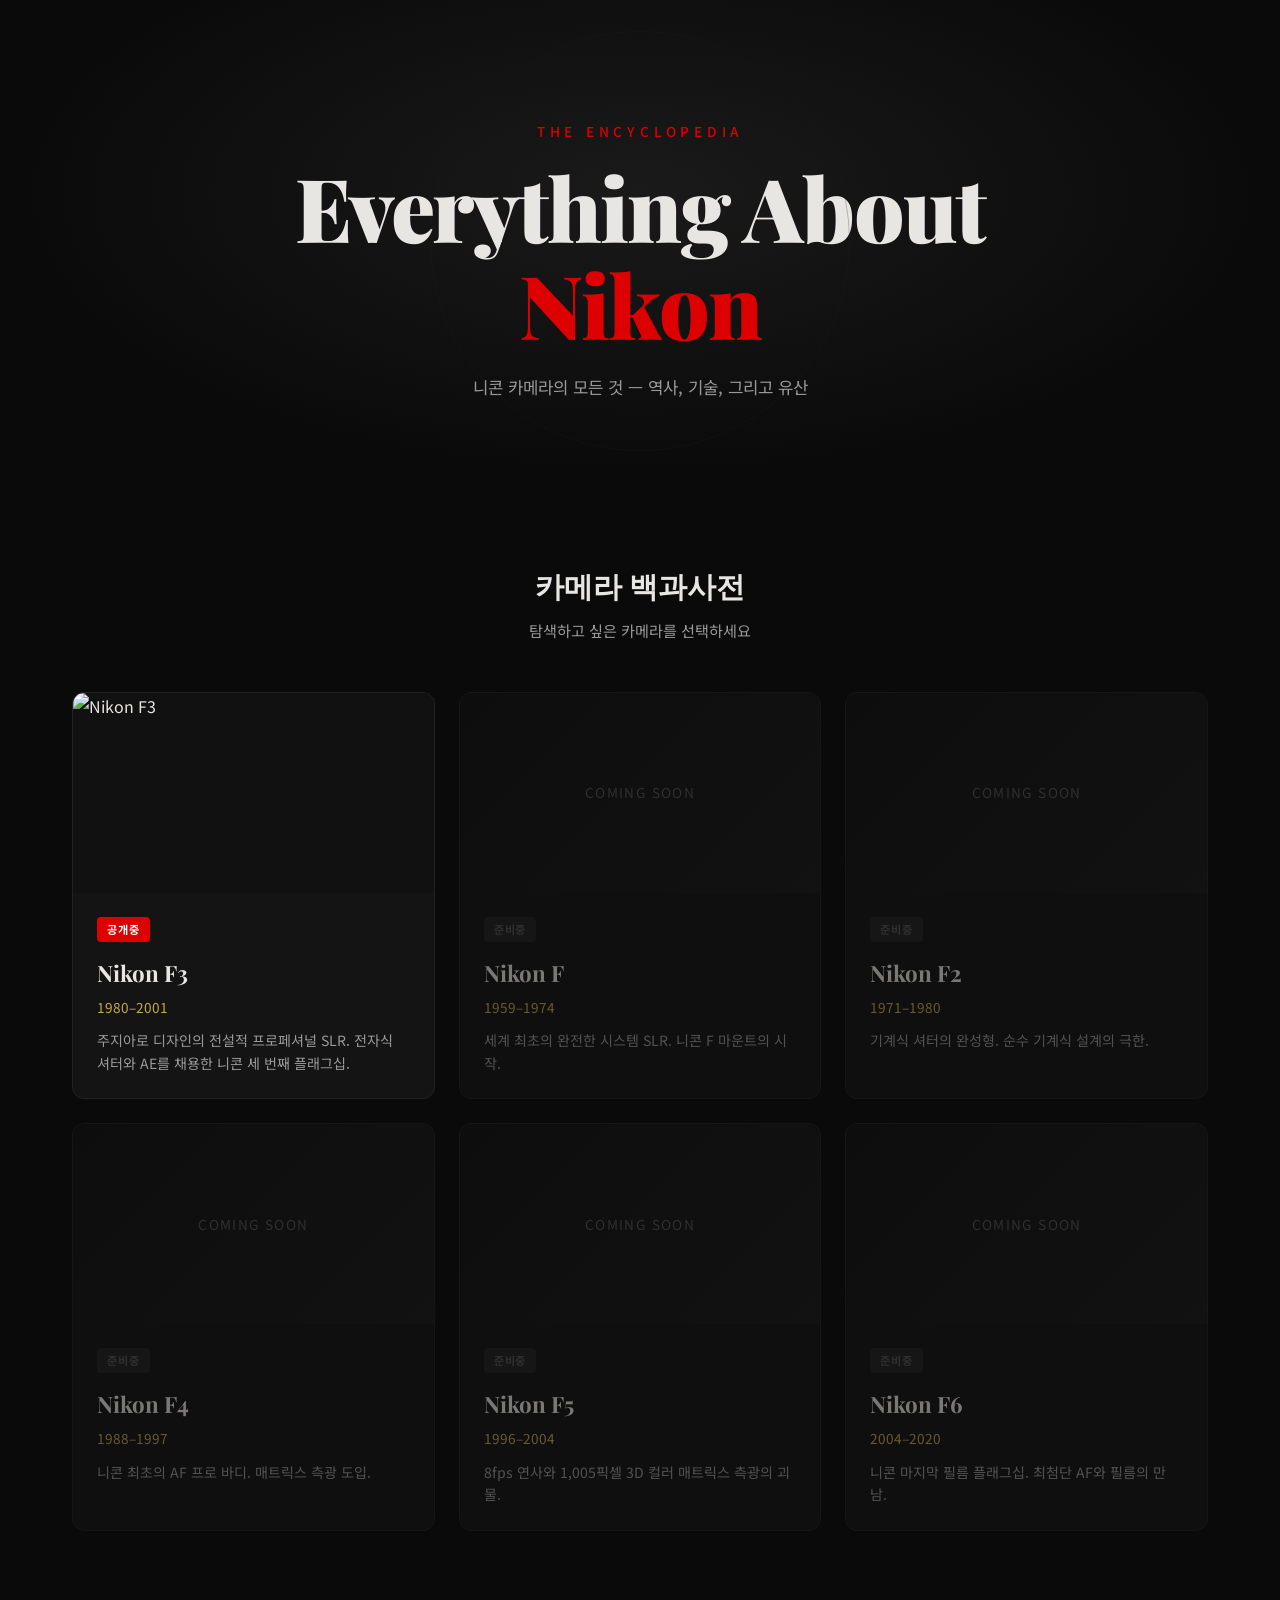
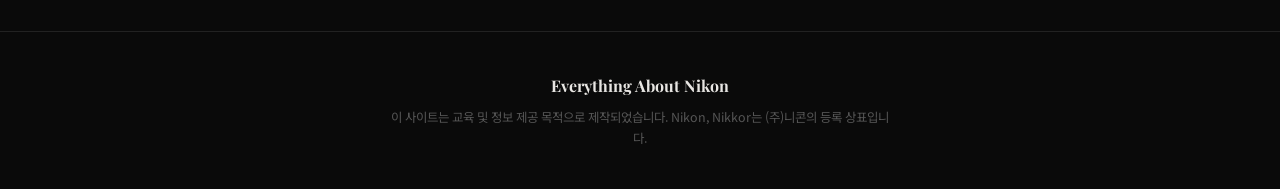
==== index.html @ 06eb0cd1 "Initial commit: Everything About Nikon encyclopedia site - Main landing page with camera grid (F, F2" ====
<!DOCTYPE html>
<html lang="ko">
<head>
  <meta charset="UTF-8">
  <meta name="viewport" content="width=device-width, initial-scale=1.0">
  <title>Everything About Nikon</title>
  <link rel="stylesheet" href="main-styles.css">
  <link rel="preconnect" href="https://fonts.googleapis.com">
  <link href="https://fonts.googleapis.com/css2?family=Noto+Sans+KR:wght@300;400;500;700;900&family=Playfair+Display:wght@700;900&display=swap" rel="stylesheet">
</head>
<body>

  <!-- Hero -->
  <header class="hero">
    <div class="hero-content">
      <p class="hero-label">THE ENCYCLOPEDIA</p>
      <h1 class="hero-title">Everything About<br><span>Nikon</span></h1>
      <p class="hero-desc">니콘 카메라의 모든 것 — 역사, 기술, 그리고 유산</p>
    </div>
  </header>

  <!-- Camera Grid -->
  <main class="main">
    <div class="container">
      <h2 class="section-title">카메라 백과사전</h2>
      <p class="section-desc">탐색하고 싶은 카메라를 선택하세요</p>

      <div class="camera-grid">

        <!-- F3 — Active -->
        <a href="f3/" class="camera-card active">
          <div class="card-img">
            <img src="https://upload.wikimedia.org/wikipedia/commons/thumb/c/c2/Nikon_F3_135_film_SLR_camera_with_Nikkor_50mm_F1.4_lens_and_HP_prism.jpg/960px-Nikon_F3_135_film_SLR_camera_with_Nikkor_50mm_F1.4_lens_and_HP_prism.jpg" alt="Nikon F3">
          </div>
          <div class="card-body">
            <span class="card-badge">공개중</span>
            <h3>Nikon F3</h3>
            <p class="card-year">1980–2001</p>
            <p class="card-desc">주지아로 디자인의 전설적 프로페셔널 SLR. 전자식 셔터와 AE를 채용한 니콘 세 번째 플래그십.</p>
          </div>
        </a>

        <!-- F — Coming Soon -->
        <div class="camera-card soon">
          <div class="card-img placeholder">
            <span>Coming Soon</span>
          </div>
          <div class="card-body">
            <span class="card-badge soon-badge">준비중</span>
            <h3>Nikon F</h3>
            <p class="card-year">1959–1974</p>
            <p class="card-desc">세계 최초의 완전한 시스템 SLR. 니콘 F 마운트의 시작.</p>
          </div>
        </div>

        <!-- F2 — Coming Soon -->
        <div class="camera-card soon">
          <div class="card-img placeholder">
            <span>Coming Soon</span>
          </div>
          <div class="card-body">
            <span class="card-badge soon-badge">준비중</span>
            <h3>Nikon F2</h3>
            <p class="card-year">1971–1980</p>
            <p class="card-desc">기계식 셔터의 완성형. 순수 기계식 설계의 극한.</p>
          </div>
        </div>

        <!-- F4 — Coming Soon -->
        <div class="camera-card soon">
          <div class="card-img placeholder">
            <span>Coming Soon</span>
          </div>
          <div class="card-body">
            <span class="card-badge soon-badge">준비중</span>
            <h3>Nikon F4</h3>
            <p class="card-year">1988–1997</p>
            <p class="card-desc">니콘 최초의 AF 프로 바디. 매트릭스 측광 도입.</p>
          </div>
        </div>

        <!-- F5 — Coming Soon -->
        <div class="camera-card soon">
          <div class="card-img placeholder">
            <span>Coming Soon</span>
          </div>
          <div class="card-body">
            <span class="card-badge soon-badge">준비중</span>
            <h3>Nikon F5</h3>
            <p class="card-year">1996–2004</p>
            <p class="card-desc">8fps 연사와 1,005픽셀 3D 컬러 매트릭스 측광의 괴물.</p>
          </div>
        </div>

        <!-- F6 — Coming Soon -->
        <div class="camera-card soon">
          <div class="card-img placeholder">
            <span>Coming Soon</span>
          </div>
          <div class="card-body">
            <span class="card-badge soon-badge">준비중</span>
            <h3>Nikon F6</h3>
            <p class="card-year">2004–2020</p>
            <p class="card-desc">니콘 마지막 필름 플래그십. 최첨단 AF와 필름의 만남.</p>
          </div>
        </div>

      </div>
    </div>
  </main>

  <!-- Footer -->
  <footer class="footer">
    <div class="container">
      <p class="footer-brand">Everything About Nikon</p>
      <p class="footer-note">이 사이트는 교육 및 정보 제공 목적으로 제작되었습니다. Nikon, Nikkor는 (주)니콘의 등록 상표입니다.</p>
    </div>
  </footer>

</body>
</html>
---- main-styles.css ----
/* ===== RESET & BASE ===== */
*, *::before, *::after {
  margin: 0;
  padding: 0;
  box-sizing: border-box;
}

:root {
  --clr-bg: #0a0a0a;
  --clr-surface: #141414;
  --clr-border: #222;
  --clr-text: #e8e6e3;
  --clr-text-muted: #999;
  --clr-text-dim: #555;
  --clr-accent: #dd0000;
  --clr-accent-light: #ff3333;
  --clr-gold: #c8a84e;
  --font-body: 'Noto Sans KR', -apple-system, sans-serif;
  --font-display: 'Playfair Display', Georgia, serif;
}

html {
  scroll-behavior: smooth;
}

body {
  background: var(--clr-bg);
  color: var(--clr-text);
  font-family: var(--font-body);
  font-size: 16px;
  line-height: 1.7;
  min-height: 100vh;
  display: flex;
  flex-direction: column;
}

.container {
  max-width: 1200px;
  margin: 0 auto;
  padding: 0 32px;
}

a { color: inherit; text-decoration: none; }

/* ===== HERO ===== */
.hero {
  display: flex;
  align-items: center;
  justify-content: center;
  text-align: center;
  padding: 120px 32px 80px;
  background: radial-gradient(ellipse at 50% 40%, #1a1a1a 0%, #0a0a0a 70%);
  position: relative;
}

.hero::before {
  content: '';
  position: absolute;
  top: 50%;
  left: 50%;
  transform: translate(-50%, -50%);
  width: 420px;
  height: 420px;
  border: 1px solid var(--clr-border);
  border-radius: 50%;
  opacity: 0.25;
}

.hero-label {
  font-size: 0.85rem;
  letter-spacing: 0.35em;
  text-transform: uppercase;
  color: var(--clr-accent);
  margin-bottom: 16px;
  font-weight: 500;
}

.hero-title {
  font-family: var(--font-display);
  font-size: clamp(2.8rem, 7vw, 5.5rem);
  font-weight: 900;
  line-height: 1.1;
  letter-spacing: -0.02em;
  margin-bottom: 20px;
}
.hero-title span {
  color: var(--clr-accent);
}

.hero-desc {
  font-size: 1.05rem;
  color: var(--clr-text-muted);
  max-width: 500px;
  margin: 0 auto;
}

/* ===== MAIN ===== */
.main {
  flex: 1;
  padding: 80px 0 100px;
}

.section-title {
  font-family: var(--font-display);
  font-size: 1.8rem;
  font-weight: 700;
  text-align: center;
  margin-bottom: 8px;
}

.section-desc {
  text-align: center;
  color: var(--clr-text-muted);
  font-size: 0.95rem;
  margin-bottom: 48px;
}

/* ===== CAMERA GRID ===== */
.camera-grid {
  display: grid;
  grid-template-columns: repeat(auto-fill, minmax(320px, 1fr));
  gap: 24px;
}

.camera-card {
  background: var(--clr-surface);
  border: 1px solid var(--clr-border);
  border-radius: 12px;
  overflow: hidden;
  transition: transform 0.3s ease, border-color 0.3s ease, box-shadow 0.3s ease;
  display: flex;
  flex-direction: column;
}

.camera-card.active {
  cursor: pointer;
}
.camera-card.active:hover {
  transform: translateY(-6px);
  border-color: var(--clr-accent);
  box-shadow: 0 12px 40px rgba(221, 0, 0, 0.12);
}

.camera-card.soon {
  opacity: 0.5;
  cursor: default;
}

/* Card Image */
.card-img {
  height: 200px;
  overflow: hidden;
  background: #111;
}
.card-img img {
  width: 100%;
  height: 100%;
  object-fit: cover;
  transition: transform 0.4s ease;
}
.camera-card.active:hover .card-img img {
  transform: scale(1.05);
}

.card-img.placeholder {
  display: flex;
  align-items: center;
  justify-content: center;
  background: linear-gradient(135deg, #111 0%, #1a1a1a 100%);
}
.card-img.placeholder span {
  font-size: 0.85rem;
  color: var(--clr-text-dim);
  letter-spacing: 0.1em;
  text-transform: uppercase;
}

/* Card Body */
.card-body {
  padding: 24px;
  flex: 1;
  display: flex;
  flex-direction: column;
}

.card-badge {
  display: inline-block;
  font-size: 0.7rem;
  font-weight: 700;
  letter-spacing: 0.08em;
  text-transform: uppercase;
  padding: 3px 10px;
  border-radius: 4px;
  background: var(--clr-accent);
  color: #fff;
  width: fit-content;
  margin-bottom: 12px;
}
.card-badge.soon-badge {
  background: var(--clr-border);
  color: var(--clr-text-dim);
}

.card-body h3 {
  font-family: var(--font-display);
  font-size: 1.4rem;
  font-weight: 700;
  margin-bottom: 4px;
}

.card-year {
  font-size: 0.85rem;
  color: var(--clr-gold);
  margin-bottom: 10px;
}

.card-desc {
  font-size: 0.88rem;
  color: var(--clr-text-muted);
  line-height: 1.6;
}

/* ===== FOOTER ===== */
.footer {
  padding: 40px 0;
  border-top: 1px solid var(--clr-border);
  text-align: center;
}
.footer-brand {
  font-family: var(--font-display);
  font-size: 1rem;
  font-weight: 700;
  margin-bottom: 8px;
}
.footer-note {
  font-size: 0.78rem;
  color: var(--clr-text-dim);
  max-width: 500px;
  margin: 0 auto;
}

/* ===== RESPONSIVE ===== */
@media (max-width: 768px) {
  .hero { padding: 80px 24px 60px; }
  .main { padding: 60px 0 80px; }
  .camera-grid { grid-template-columns: 1fr; }
}

@media (max-width: 480px) {
  .container { padding: 0 16px; }
  .card-img { height: 160px; }
}
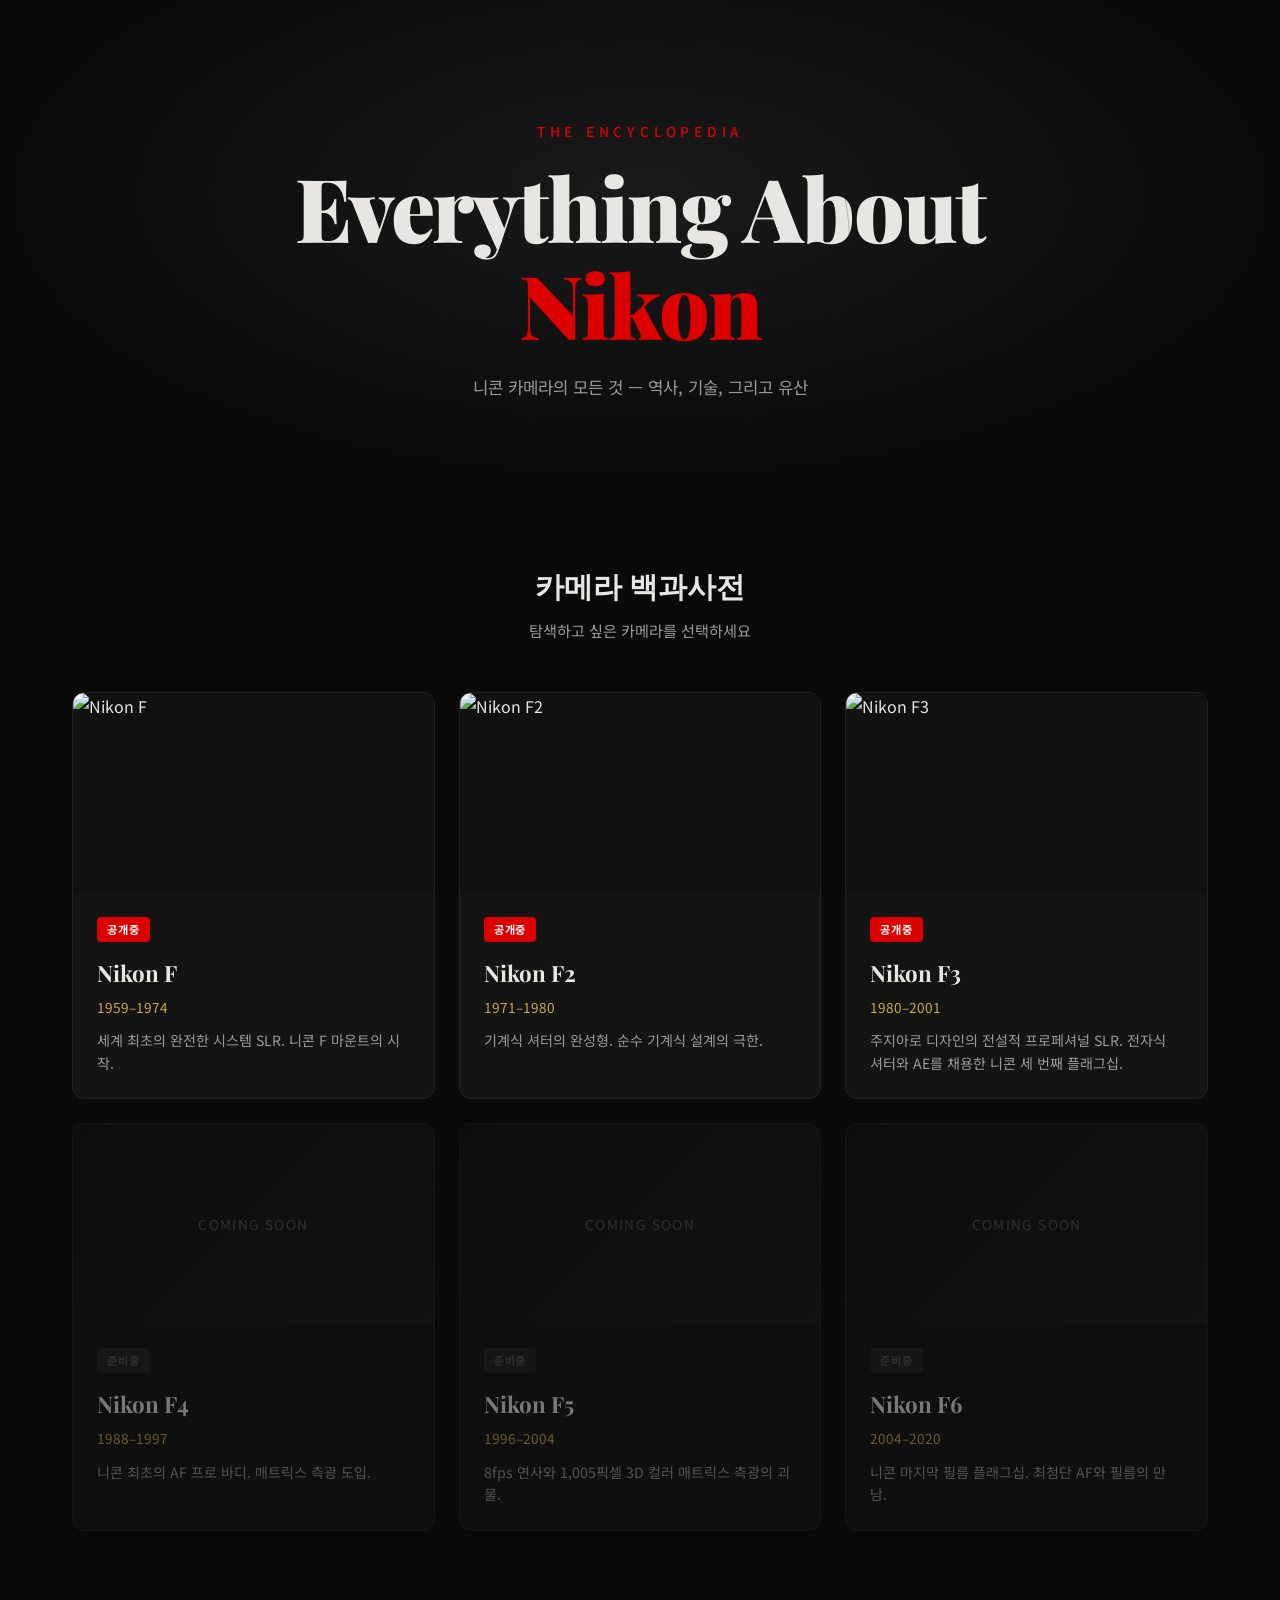
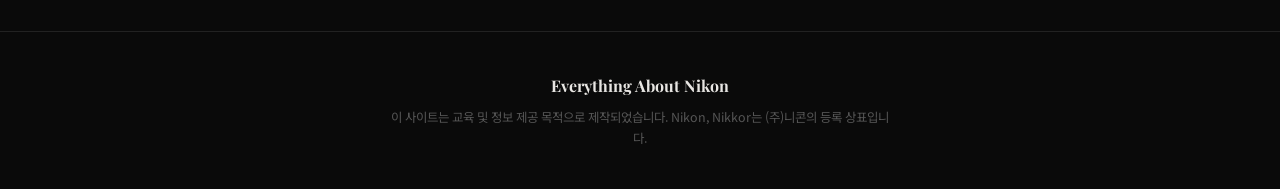
==== commit 5997a5d4: "Add Nikon F and F2 encyclopedia pages + main landing page - Nikon F page (f/index.html): 1,404 lines" ====
--- a/index.html
+++ b/index.html
@@ -27,6 +27,32 @@
 
       <div class="camera-grid">
 
+        <!-- F — Active -->
+        <a href="f/" class="camera-card active">
+          <div class="card-img">
+            <img src="https://upload.wikimedia.org/wikipedia/commons/thumb/f/ff/Nikon_F_Eye_Level.jpg/960px-Nikon_F_Eye_Level.jpg" alt="Nikon F">
+          </div>
+          <div class="card-body">
+            <span class="card-badge">공개중</span>
+            <h3>Nikon F</h3>
+            <p class="card-year">1959–1974</p>
+            <p class="card-desc">세계 최초의 완전한 시스템 SLR. 니콘 F 마운트의 시작.</p>
+          </div>
+        </a>
+
+        <!-- F2 — Active -->
+        <a href="f2/" class="camera-card active">
+          <div class="card-img">
+            <img src="https://upload.wikimedia.org/wikipedia/commons/thumb/6/62/F2_Photomic.jpg/960px-F2_Photomic.jpg" alt="Nikon F2">
+          </div>
+          <div class="card-body">
+            <span class="card-badge">공개중</span>
+            <h3>Nikon F2</h3>
+            <p class="card-year">1971–1980</p>
+            <p class="card-desc">기계식 셔터의 완성형. 순수 기계식 설계의 극한.</p>
+          </div>
+        </a>
+
         <!-- F3 — Active -->
         <a href="f3/" class="camera-card active">
           <div class="card-img">
@@ -39,32 +65,6 @@
             <p class="card-desc">주지아로 디자인의 전설적 프로페셔널 SLR. 전자식 셔터와 AE를 채용한 니콘 세 번째 플래그십.</p>
           </div>
         </a>
-
-        <!-- F — Coming Soon -->
-        <div class="camera-card soon">
-          <div class="card-img placeholder">
-            <span>Coming Soon</span>
-          </div>
-          <div class="card-body">
-            <span class="card-badge soon-badge">준비중</span>
-            <h3>Nikon F</h3>
-            <p class="card-year">1959–1974</p>
-            <p class="card-desc">세계 최초의 완전한 시스템 SLR. 니콘 F 마운트의 시작.</p>
-          </div>
-        </div>
-
-        <!-- F2 — Coming Soon -->
-        <div class="camera-card soon">
-          <div class="card-img placeholder">
-            <span>Coming Soon</span>
-          </div>
-          <div class="card-body">
-            <span class="card-badge soon-badge">준비중</span>
-            <h3>Nikon F2</h3>
-            <p class="card-year">1971–1980</p>
-            <p class="card-desc">기계식 셔터의 완성형. 순수 기계식 설계의 극한.</p>
-          </div>
-        </div>
 
         <!-- F4 — Coming Soon -->
         <div class="camera-card soon">
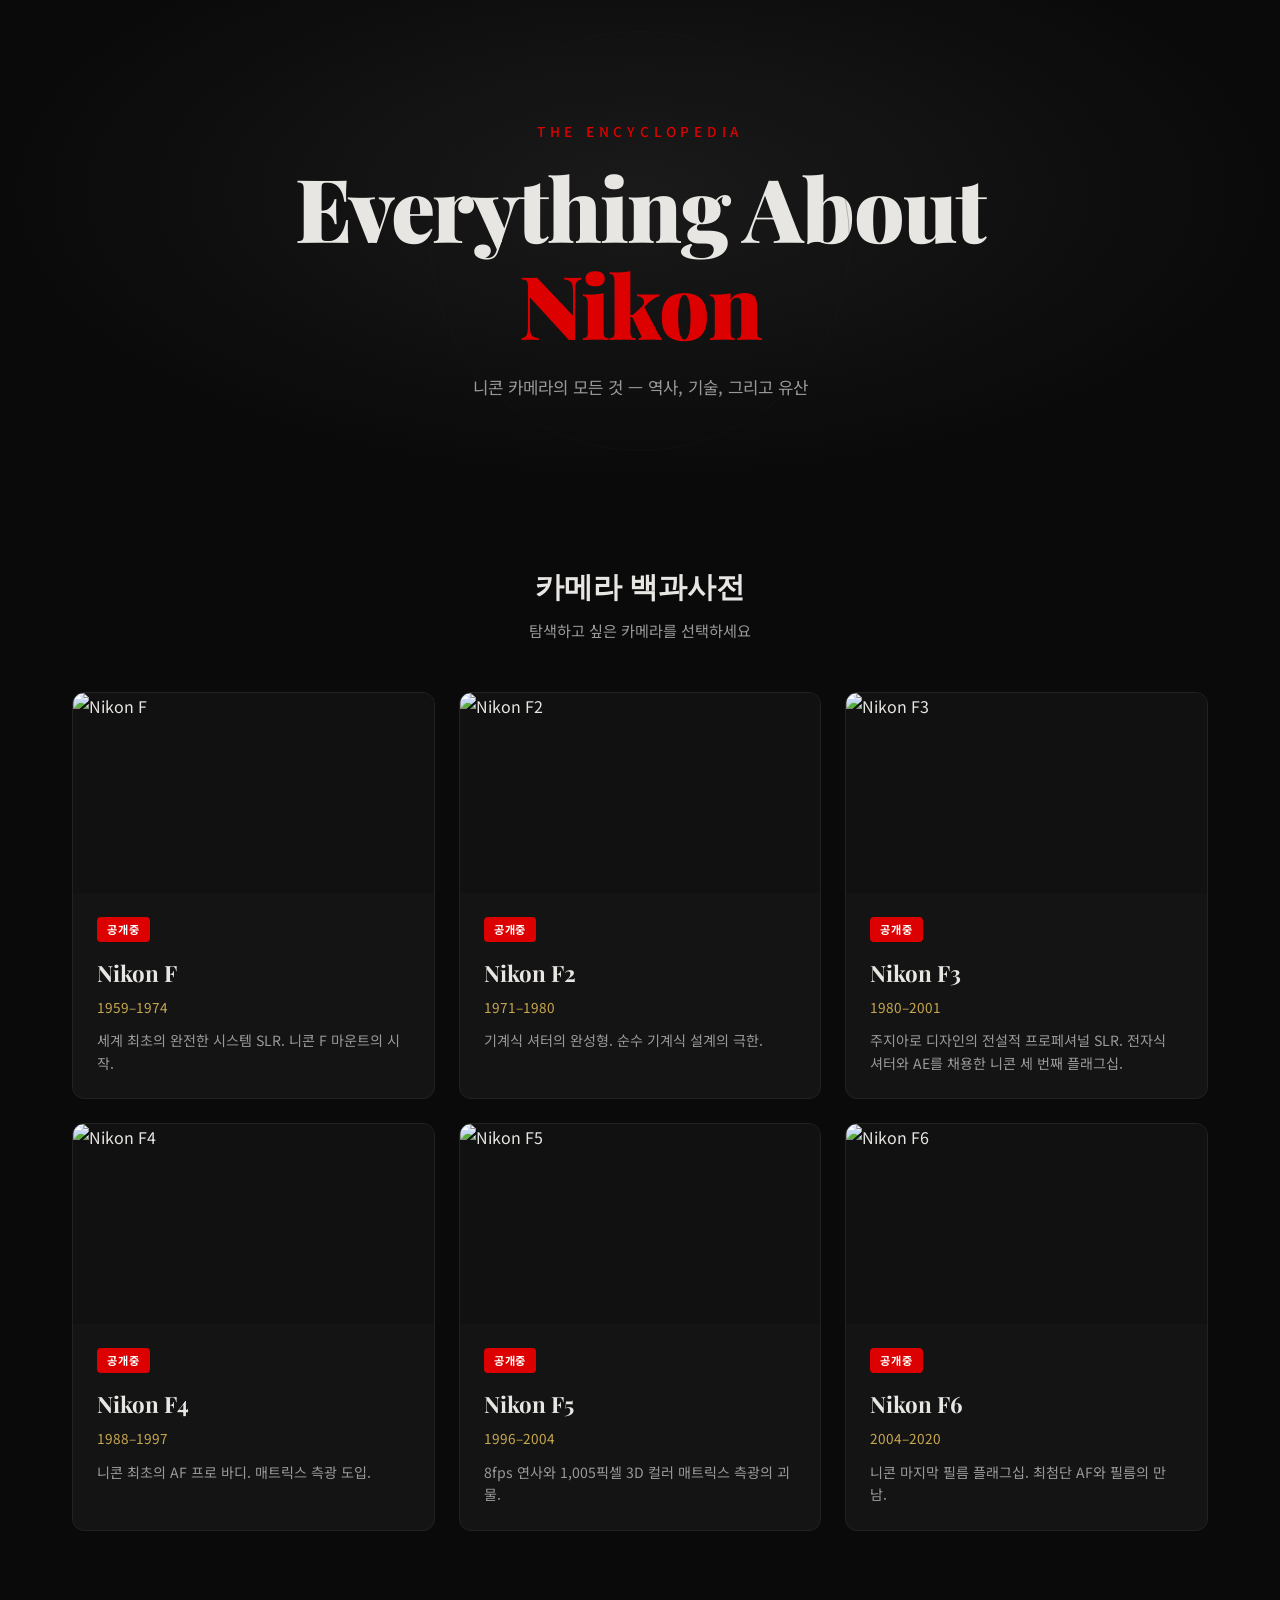
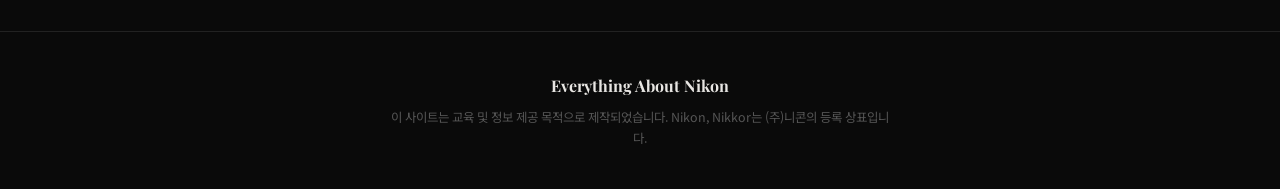
==== commit 9331cd40: "Add Nikon F4, F5, F6 encyclopedia pages + activate on main page - F4 page (f4/): 1,260 lines, first " ====
--- a/index.html
+++ b/index.html
@@ -66,44 +66,44 @@
           </div>
         </a>
 
-        <!-- F4 — Coming Soon -->
-        <div class="camera-card soon">
-          <div class="card-img placeholder">
-            <span>Coming Soon</span>
+        <!-- F4 — Active -->
+        <a href="f4/" class="camera-card active">
+          <div class="card-img">
+            <img src="https://upload.wikimedia.org/wikipedia/commons/thumb/0/09/Nikon_F4_img_0058.jpg/960px-Nikon_F4_img_0058.jpg" alt="Nikon F4">
           </div>
           <div class="card-body">
-            <span class="card-badge soon-badge">준비중</span>
+            <span class="card-badge">공개중</span>
             <h3>Nikon F4</h3>
             <p class="card-year">1988–1997</p>
             <p class="card-desc">니콘 최초의 AF 프로 바디. 매트릭스 측광 도입.</p>
           </div>
-        </div>
+        </a>
 
-        <!-- F5 — Coming Soon -->
-        <div class="camera-card soon">
-          <div class="card-img placeholder">
-            <span>Coming Soon</span>
+        <!-- F5 — Active -->
+        <a href="f5/" class="camera-card active">
+          <div class="card-img">
+            <img src="https://upload.wikimedia.org/wikipedia/commons/thumb/3/3e/Nikon_F5.jpg/960px-Nikon_F5.jpg" alt="Nikon F5">
           </div>
           <div class="card-body">
-            <span class="card-badge soon-badge">준비중</span>
+            <span class="card-badge">공개중</span>
             <h3>Nikon F5</h3>
             <p class="card-year">1996–2004</p>
             <p class="card-desc">8fps 연사와 1,005픽셀 3D 컬러 매트릭스 측광의 괴물.</p>
           </div>
-        </div>
+        </a>
 
-        <!-- F6 — Coming Soon -->
-        <div class="camera-card soon">
-          <div class="card-img placeholder">
-            <span>Coming Soon</span>
+        <!-- F6 — Active -->
+        <a href="f6/" class="camera-card active">
+          <div class="card-img">
+            <img src="https://upload.wikimedia.org/wikipedia/commons/f/f7/Nikon_F6_face.jpg" alt="Nikon F6">
           </div>
           <div class="card-body">
-            <span class="card-badge soon-badge">준비중</span>
+            <span class="card-badge">공개중</span>
             <h3>Nikon F6</h3>
             <p class="card-year">2004–2020</p>
             <p class="card-desc">니콘 마지막 필름 플래그십. 최첨단 AF와 필름의 만남.</p>
           </div>
-        </div>
+        </a>
 
       </div>
     </div>
